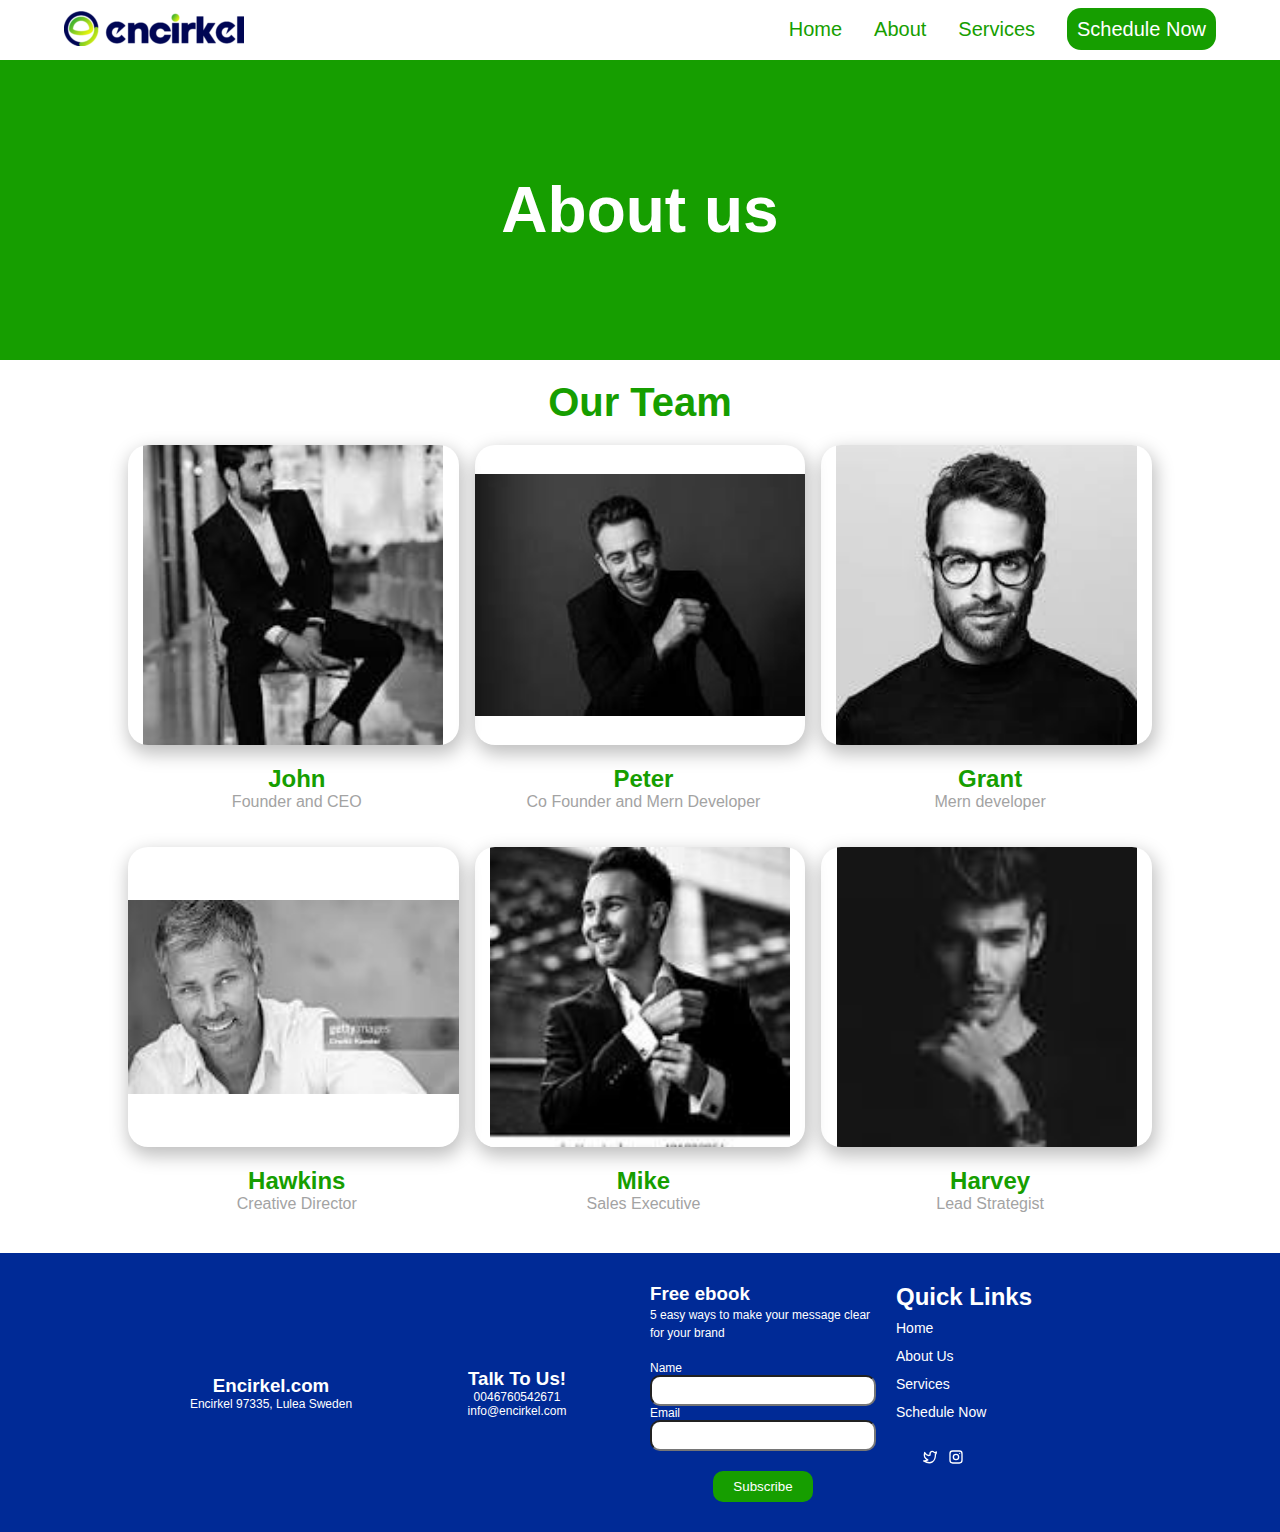
==== about-us.html @ 27db4d30 "first commit" ====
<!DOCTYPE html>
<html>
<meta name="viewport" content="width=device-width, initial-scale=1.0">

<link rel="stylesheet" href="Assets/css/style.css">
<link rel="stylesheet" href="Assets/css/responsive.css">

<head>
    <title>Encirkel</title>
</head>

<body>
    <div class="container-fluid">
        <header class="header d-flex content-space-b align-center flex-column-sm content-center-sm gap-2-sm">
            <div class="logo">
                <img src="Assets/images/logo.png">

            </div>
            <div class="nav">
                <ul class="d-flex content-end gap-3">

                    <li> <a href="index.html">Home</a></li>
                    <li> <a href="about-us.html">About</a></li>
                    <li> <a href="services.html">Services</a></li>
                    <li> <a href="talk.html" class="btn">Schedule Now</a></li>

                </ul>
            </div>
        </header>
    </div>


    <div class="hero ">
        <div class="container">
            <div class=" d-flex content-center align-center   h-300">

                <h1>About us</h1>


            </div>
        </div>
    </div>

    <div class="container pb-2">
        <div class="d-flex align-center flex-column mt-2 work pb-2">
            <h1 class="text-color"> Our Team </h1>


        </div>





        <div class="about-container">
            <div class="about-card">

                <div
                    class="card-shadow rounded  d-flex align-center content-space-b flex-column    overflow-hidden h-300">
                    <img src="Assets/images/team/download.jpg" class="object-contain">
                </div>
                <div class="about-content">
                    <h3>John</h3>
                    <p class="text-muted">Founder and CEO
                    </p>
                </div>


            </div>

            <div class="about-card">

                <div
                    class="card-shadow rounded  d-flex align-center content-space-b flex-column    overflow-hidden h-300">
                    <img src="Assets/images/team/download-1.jpg" class="object-contain">
                </div>
                <div class="about-content">
                    <h3>Peter</h3>
                    <p class="text-muted">Co Founder and Mern Developer
                    </p>
                </div>


            </div>

            <div class="about-card">

                <div
                    class=" card-shadow rounded  d-flex align-center content-space-b flex-column    overflow-hidden h-300">
                    <img src="Assets/images/team/download-2.jpg" class="object-contain">
                </div>
                <div class="about-content">
                    <h3> Grant</h3>
                    <p class="text-muted">Mern developer
                    </p>
                </div>


            </div>



       
            <div class="about-card">

                <div
                    class=" card-shadow rounded  d-flex align-center content-space-b flex-column    overflow-hidden h-300">
                    <img src="Assets/images/team/download-3.jpg" class="object-contain">
                </div>
                <div class="about-content">
                    <h3>Hawkins</h3>
                    <p class="text-muted"> Creative Director

                    </p>
                </div>


            </div>

            <div class="about-card">

                <div
                    class=" card-shadow rounded  d-flex align-center content-space-b flex-column    overflow-hidden h-300">
                    <img src="Assets/images/team/download-4.jpg" class="object-contain">
                </div>
                <div class="about-content">
                    <h3> Mike </h3>
                    <p class="text-muted">
                        Sales Executive
                    </p>
                </div>


            </div>

            <div class="about-card">

                <div
                    class=" card-shadow rounded  d-flex align-center content-space-b flex-column    overflow-hidden h-300">
                    <img src="Assets/images/team/download-5.jpg" class="object-contain">
                </div>
                <div class="about-content">
                    <h3> Harvey</h3>
                    <p class="text-muted">Lead Strategist

                    </p>
                </div>


            </div>


        </div>
       


    </div>
    <footer>
        <div class="container">
            <div class="d-flex content-space-b flex-wrap-sm  p-2">
                <div class="col d-flex flex-column content-center align-center">
                    <h3>Encirkel.com</h3>
                    <span>Encirkel 97335, Lulea Sweden
                    </span>
                </div>
                <div class="col d-flex flex-column content-center align-center">
                    <h3>Talk To Us!</h3>
                    <span>0046760542671</span>
                    <span>info@encirkel.com</span>
                </div>
                <div class="col">
                    <h3>Free ebook
                    </h3>
                    <span>5 easy ways to make your message clear for your brand</span>
                    <form class="d-flex flex-column mt-2">
                        <label>Name</label>
                        <input>
                        <label>Email</label>
                        <input>
                        <button class="mt-2">Subscribe</button>
                    </form>
                </div>
                <div class="col">
                    <h2>Quick Links<h2>
                            <ul class="p-0">
                                <li><a>Home</a></li>
                                <li><a>About Us</a></li>
                                <li><a>Services</a></li>
                                <li><a>Schedule Now</a></li>
                            </ul>
                            <ul class="d-flex  gap-1 mt-2 p-0">
                                <li> <a> <img src="Assets/images/icons/facebook.html"></a> </li>
                                <li> <a> <img src="Assets/images/icons/Twitter.svg"></a> </li>
                                <li> <a> <img src="Assets/images/icons/Instagram.svg"></a> </li>
                            </ul>
                </div>
            </div>

        </div>
    </footer>
</body>

</html>
---- Assets/css/style.css ----
@import url("https://fonts.googleapis.com/css2?family=Manrope:wght@200..800&amp;family=Montserrat:ital,wght@0,100..900;1,100..900&amp;display=swap");

* {
  margin: 0px;
}

body {
  font-family: "Montserrat", sans-serif;
  font-optical-sizing: auto;
  font-weight: 500;
  font-style: normal;
}

img {
  height: 100%;
  width: 100%;
}

.object-contain {
  object-fit: contain;
}

.container-fluid {
  width: 90%;
  margin: auto;
}

.container {
  width: 80%;
  margin: auto;
}

.d-flex {
  display: flex;
}

.d-block {
  display: block;
}

.content-center {
  justify-content: center;
}

.content-end {
  justify-content: end;
}

.content-space-b {
  justify-content: space-between;
}

.flex-column {
  flex-direction: column;
}

.align-center {
  align-items: center;
}

.gap-1 {
  gap: 10px;
}

.gap-2 {
  gap: 20px;
}

.gap-3 {
  gap: 2rem;
}

.p-1 {
  padding: 10px;
}

.p-2 {
  padding: 20px;
}

.p-3 {
  padding: 30px;
}

.p-4 {
  padding: 40px;
}

.p-5 {
  padding: 50px;
}

.pb-2 {
  padding-bottom: 20px;
}

.pl {
  padding-left: 20px;
}

.mt-2 {
  margin-top: 20px;
}

.mt-3 {
  margin-top: 30px;
}

.mt-4 {
  margin-top: 4rem;
}

.mt-5 {
  margin-top: 5rem;
}

.ml-2 {
  margin-left: 20px;
}

.ml-3 {
  margin-left: 30px;
}

.f-l {
  font-size: 2rem;
}

.p-0 {
  padding: 0px;
}

.overflow-hidden {
  overflow: hidden;
}

.header {
  width: 100%;
  height: 60px;
}

.w-75 {
  width: 75%;
}

.text-color {
  color: rgba(22, 158, 0, 1);
}

.text-muted {
  color: rgba(163, 163, 163, 1);
}

.nav ul li {
  list-style-type: none;
}

.nav ul li a {
  font-size: 20px;
  font-weight: 500;
  line-height: 39.01px;
  color: rgba(22, 158, 0, 1);
  text-decoration: none;
}

.btn {
  background: rgba(22, 158, 0, 1);
  padding: 10px;
  border-radius: 14px;
  color: #fff !important;
}

.btn-sucess {
  background-color: #fff !important;
  width: max-content;
  color: rgba(22, 158, 0, 1) !important;

  text-decoration: none;
}

.h-400 {
  height: 400px !important;
}

.h-300 {
  height: 300px !important;
}

.hero {
  background: rgba(22, 158, 0, 1);
  color: #fff;
}

.hero h1 {
  font-size: 4rem;
}

.work h1 {
  font-size: 40px;
}

.service {
  width: 45%;
  height: 60px;
  background: rgba(0, 42, 150, 1);
  color: #fff;
  transition: all 0.3s ease;
}

.agency {
  width: 45%;
  height: 60px;
  background: rgba(22, 158, 0, 1);
  color: #000;
  transition: all 0.3s ease;
}

.service:hover {
  background: rgba(22, 158, 0, 1);
  color: #000;
}

.agency:hover {
  background: rgba(0, 42, 150, 1) !important;
  color: #fff !important;
}

.service:hover ~ .agency {
  background: rgba(0, 42, 150, 1) !important;
  color: #fff !important;
}

.agency:hover ~ .service {
  background: rgba(22, 158, 0, 1) !important;
  color: #000 !important;
}

.service span,
.agency span {
  font-size: 20px;
}

.card {
  width: 100%;
  height: 220px;
}

.card:hover {
  background: rgba(22, 158, 0, 1);
  transition: 0.2s;
  color: #fff;
}

.card:hover .circle {
  background: #fff;

  transition: 0.2s;
}

.card:hover .circle span {
  color: #000;
}

.card-shadow {
  box-shadow: 2px 7px 18px 2px rgba(0, 0, 0, 0.25);
}

.rounded {
  border-radius: 20px;
}

.circle {
  width: 50px;
  height: 50px;
  border-radius: 50%;
  background: rgba(22, 158, 0, 1);
  display: flex;
  justify-content: center;
  align-items: center;
}

.circle img {
  height: 30px;
}

.content p {
  font-size: 10px;
}

.circle span {
  color: #fff;
  font-size: 2rem;
  font-weight: bolder;
}

.w-80 {
  width: 80%;
}

.row {
  display: flex;
  flex-wrap: wrap;
  gap: 10px;
  justify-content: space-between;
}

.box {
  flex: 1 1 calc(50% - 10px);
  max-width: calc(50% - 10px);
  height: 130px;

  border: 1px solid #ccc;
  box-shadow: 0 4px 6px rgba(0, 0, 0, 0.1);
}

.box:hover {
  background: rgba(22, 158, 0, 1);
  transition: 0.2s;
  color: #fff;
}

.box:hover .circle {
  background: #fff;
  transition: 0.2s;
}

.box:hover .circle img {
  filter: invert(1);
}

footer {
  width: 100%;
  height: auto;
  background: rgba(0, 42, 150, 1);
  color: #fff;
}

footer span {
  font-size: 12px;
  font-weight: 300;
  text-align: center;
}

footer input {
  height: 25px;
  border-radius: 10px;
}

footer label {
  font-size: 12px;
}

footer button {
  width: fit-content;
  /* height: 25px; */
  color: #fff;
  background: rgba(22, 158, 0, 1);
  outline: none;
  border: 0px;
  border-radius: 10px;
  padding: 8px 20px;
  margin: auto;
}

footer ul li {
  list-style-type: none;
  text-align: left;
}

footer ul li a {
  font-size: 14px;
  font-weight: 400;
}

footer img {
  width: 16px;
}

.col {
  padding: 10px;
  width: 25%;
}

.about-content {
  width: 100%;
  padding: 20px;
  text-align: center;
  color: rgba(22, 158, 0, 1);
}

.about-content h3 {
  font-size: 1.5rem;
}

.about-card {
  /* width: calc(100%  / 3); */
}

.about-card img {
  filter: grayscale(100%);
  transition: transform 0.5s ease;
}
.about-card img:hover {
  transform: scale(1.2);
  background-color: rgba(22, 158, 0, 1);
}

.about-content {
  width: 90%;
}

.about-container {
  display: grid;
  gap: 16px;
  grid-template-columns: repeat(3, 1fr);
}

.service-card {
  width: 100%;
  height: 240px;

  color: #fff;
}
.border-radius-top {
  border-top-right-radius: 50px;
  border-bottom-right-radius: 50px;
}
.border-radius-bottom {
  border-top-left-radius: 50px;
  border-bottom-left-radius: 50px;
}

.service-card .content h3 {
  font-size: 2rem;
}
.service-card .content {
  background: rgba(0, 42, 150, 1);
  overflow: hidden;
}

.service-card .content p {
  font-size: 0.7rem;
}

.service-card .content ul {
  padding: 10px 0px;
}

.service-card .content li {
  list-style-type: none;
  font-size: 0.7rem;
}
.service-card .content a {
  display: block;
  width: fit-content;
}
.flex-reserve {
  flex-direction: row-reverse;
}
.talk h2 {
  color: rgba(22, 158, 0, 1);
}

.form {
  height: auto;
  background: rgba(22, 158, 0, 1);
  margin: auto;

  border-radius: 20px;
}
.form-group label {
  color: #fff;
  font-size: 12px;
}
.form-control {
  height: 30px;
  border-radius: 10px;
  outline: 0px;
  border: 0px;
  margin-top: 5px;
}
input.form-control.btn {
  background: rgba(0, 42, 150, 1);
}
---- Assets/css/responsive.css ----
@media (max-width: 1024px) {
    .container {
        width: 85%;
    }

    .hero h1 {
        font-size: 3rem;

    }

    .gap-3 {
        gap: 1.5rem;
    }

    .content h3 {
        font-size: 1.2rem;
    }
    .about-container{
        grid-template-columns: repeat(2, 1fr); 
    }
}

@media (max-width: 768px) {
    .container {
        width: 85%;
    }

    .f-sm {
        font-size: 1.5rem;
    }

    .card {
        height: 200px;
    }

    .f-l {
        font-size: 1.5rem;
        text-align: center;
    }

    .flex-wrap-sm {
        flex-wrap: wrap;
    }

    .col {

        flex: 1 1 calc(47% - 10px);
        justify-content: center;
        align-items: center;
        display: flex;
        flex-direction: column;
    }

    .flex-column-sm {
        flex-direction: column;
    }

    .content-center-sm {
        justify-content: center !important;
    }

    .gap-2-sm {
        gap: 20px;
    }

    .header {
        height: 120px;
    }

    .nav ul li a {
        font-size: 14px;
        font-weight: 500;
        line-height: normal;


    }

    .hero h1 {
        font-size: 2rem;
    }

    .w-100-sm {
        width: 100% !important;
    }

    .service span,
    .agency span {
        font-size: 16px;
    }
    .img-area{
      width: 85%;  
    }
    .service-card .content h3 {
        font-size:1.5rem;
    }

}


@media (max-width: 426px) {
    .container-fluid {
        width: 100%;
    }

    .service span,
    .agency span {
        font-size: 14px;
    }

    .flex-wrap-xs {
        flex-wrap: wrap;
    }

    .content h3 {
        font-size: 0.8rem;
    }

    .circle {
        margin: auto;
        margin-top: 20px;
    }

    .content {
        text-align: center;
    }

    .box {
        max-width: 100%;
        width: 100%;
        flex: 1 1 calc(100% - 10px);

    }

    .btn {
        padding: 7px;
    }

    .nav ul li a {
        font-size: 10px;
    }
    .about-container{
        grid-template-columns: repeat(1, 1fr); 
    }
    .about-content h3{
        font-size: 1.2rem;
    }
    .about-content p{
        font-size: 0.9rem;
    }
    .border-radius-top,.border-radius-bottom{
        border-radius: 0px;
    }
    .service-card{
        height: 520px;
        padding-bottom: 20px;
    }
    .img-area{
        width: 100%;
    }
    .service-card .content{
        text-align: left;
    }
    .talk p{
        font-size: 0.9rem;
    }
}
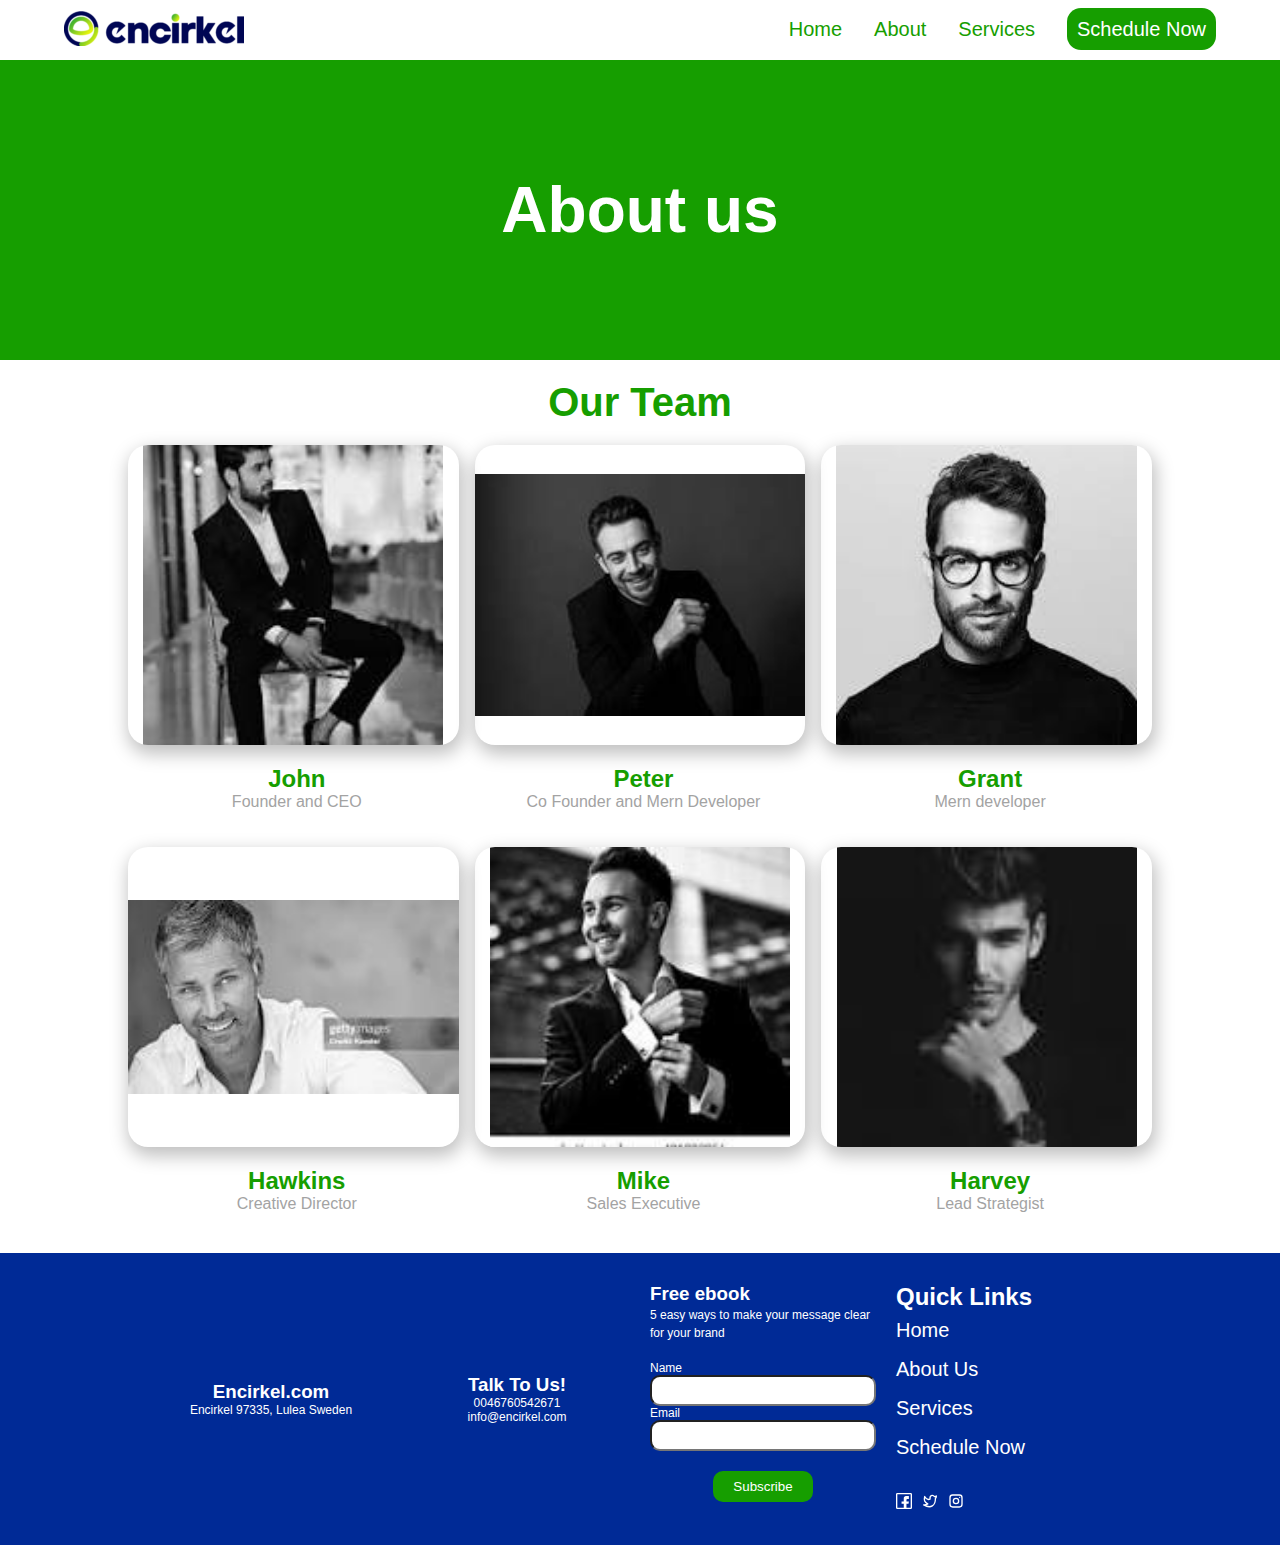
==== commit ebd01baf: "link html pages" ====
--- a/about-us.html
+++ b/about-us.html
@@ -21,8 +21,8 @@
 
                     <li> <a href="index.html">Home</a></li>
                     <li> <a href="about-us.html">About</a></li>
-                    <li> <a href="services.html">Services</a></li>
-                    <li> <a href="talk.html" class="btn">Schedule Now</a></li>
+                    <li> <a href="our-services.html">Services</a></li>
+                    <li> <a href="talk-to-us.html" class="btn">Schedule Now</a></li>
 
                 </ul>
             </div>
@@ -181,19 +181,21 @@
                     </form>
                 </div>
                 <div class="col">
-                    <h2>Quick Links<h2>
-                            <ul class="p-0">
-                                <li><a>Home</a></li>
-                                <li><a>About Us</a></li>
-                                <li><a>Services</a></li>
-                                <li><a>Schedule Now</a></li>
-                            </ul>
-                            <ul class="d-flex  gap-1 mt-2 p-0">
-                                <li> <a> <img src="Assets/images/icons/facebook.html"></a> </li>
-                                <li> <a> <img src="Assets/images/icons/Twitter.svg"></a> </li>
-                                <li> <a> <img src="Assets/images/icons/Instagram.svg"></a> </li>
-                            </ul>
-                </div>
+					<h2>Quick Links<h2>
+						<nav class="nav">
+						<ul class="p-0 ">
+							<li><a href="index.html" class="text-white">Home</a></li>
+							<li><a href="about-us.html" class="text-white">About Us</a></li>
+							<li><a href="our-services.html" class="text-white">Services</a></li>
+							<li><a href="talk-to-us.html" class="text-white">Schedule Now</a></li>
+						</ul>
+					</nav>
+						<ul class="d-flex  gap-1 mt-2 p-0">
+							<li> <a > <img src="Assets/images/icons/facebook.svg"></a> </li>
+							<li> <a> <img src="Assets/images/icons/Twitter.svg"></a> </li>
+							<li> <a> <img src="Assets/images/icons/Instagram.svg"></a> </li>
+						</ul>
+				</div>
             </div>
 
         </div>
--- a/Assets/css/style.css
+++ b/Assets/css/style.css
@@ -3,7 +3,9 @@
 * {
   margin: 0px;
 }
-
+.text-white{
+  color: white !important;
+}
 body {
   font-family: "Montserrat", sans-serif;
   font-optical-sizing: auto;
@@ -100,6 +102,7 @@
 
 .mt-2 {
   margin-top: 20px;
+  cursor: pointer;
 }
 
 .mt-3 {
@@ -243,6 +246,7 @@
 .card {
   width: 100%;
   height: 220px;
+  cursor: pointer;
 }
 
 .card:hover {
@@ -317,6 +321,7 @@
   background: rgba(22, 158, 0, 1);
   transition: 0.2s;
   color: #fff;
+  cursor: pointer;
 }
 
 .box:hover .circle {
@@ -394,6 +399,7 @@
 
 .about-card {
   /* width: calc(100%  / 3); */
+  cursor: pointer;
 }
 
 .about-card img {
@@ -481,4 +487,5 @@
 }
 input.form-control.btn {
   background: rgba(0, 42, 150, 1);
-}
+  cursor: pointer;
+}
